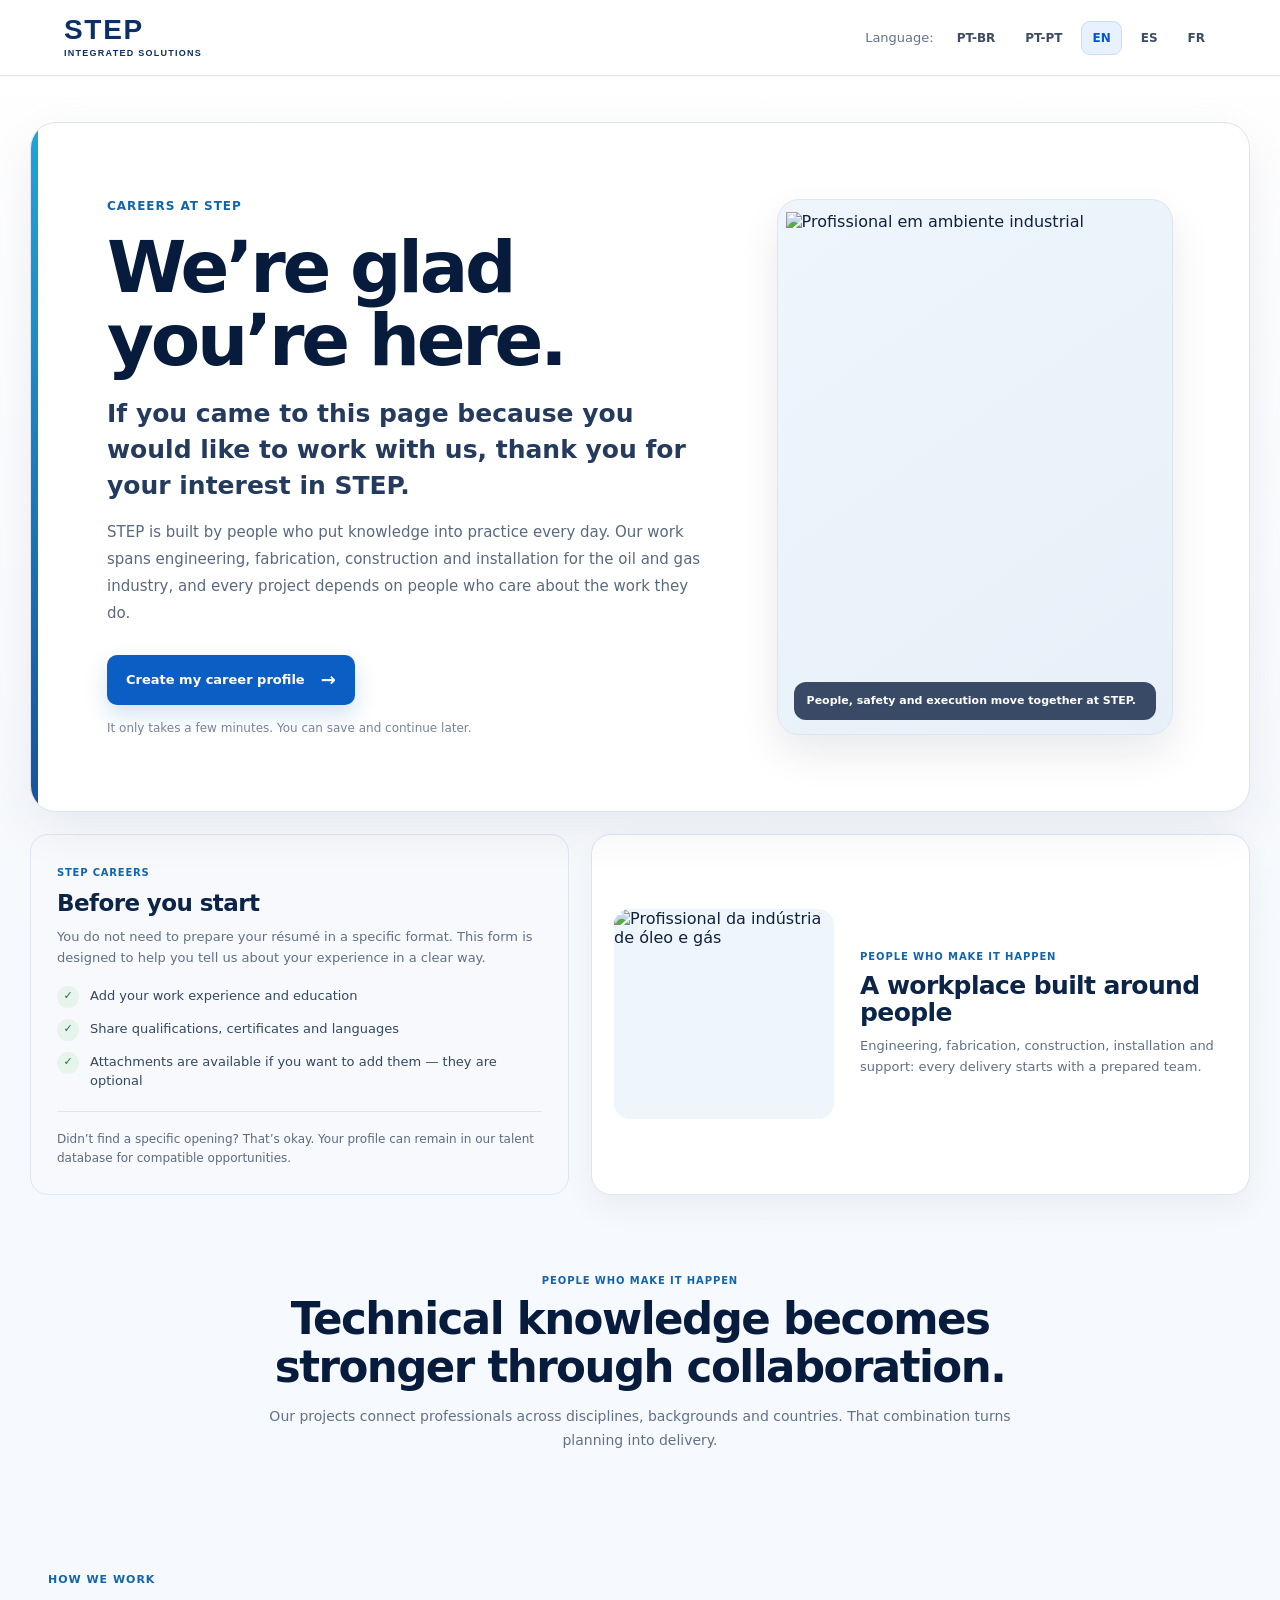
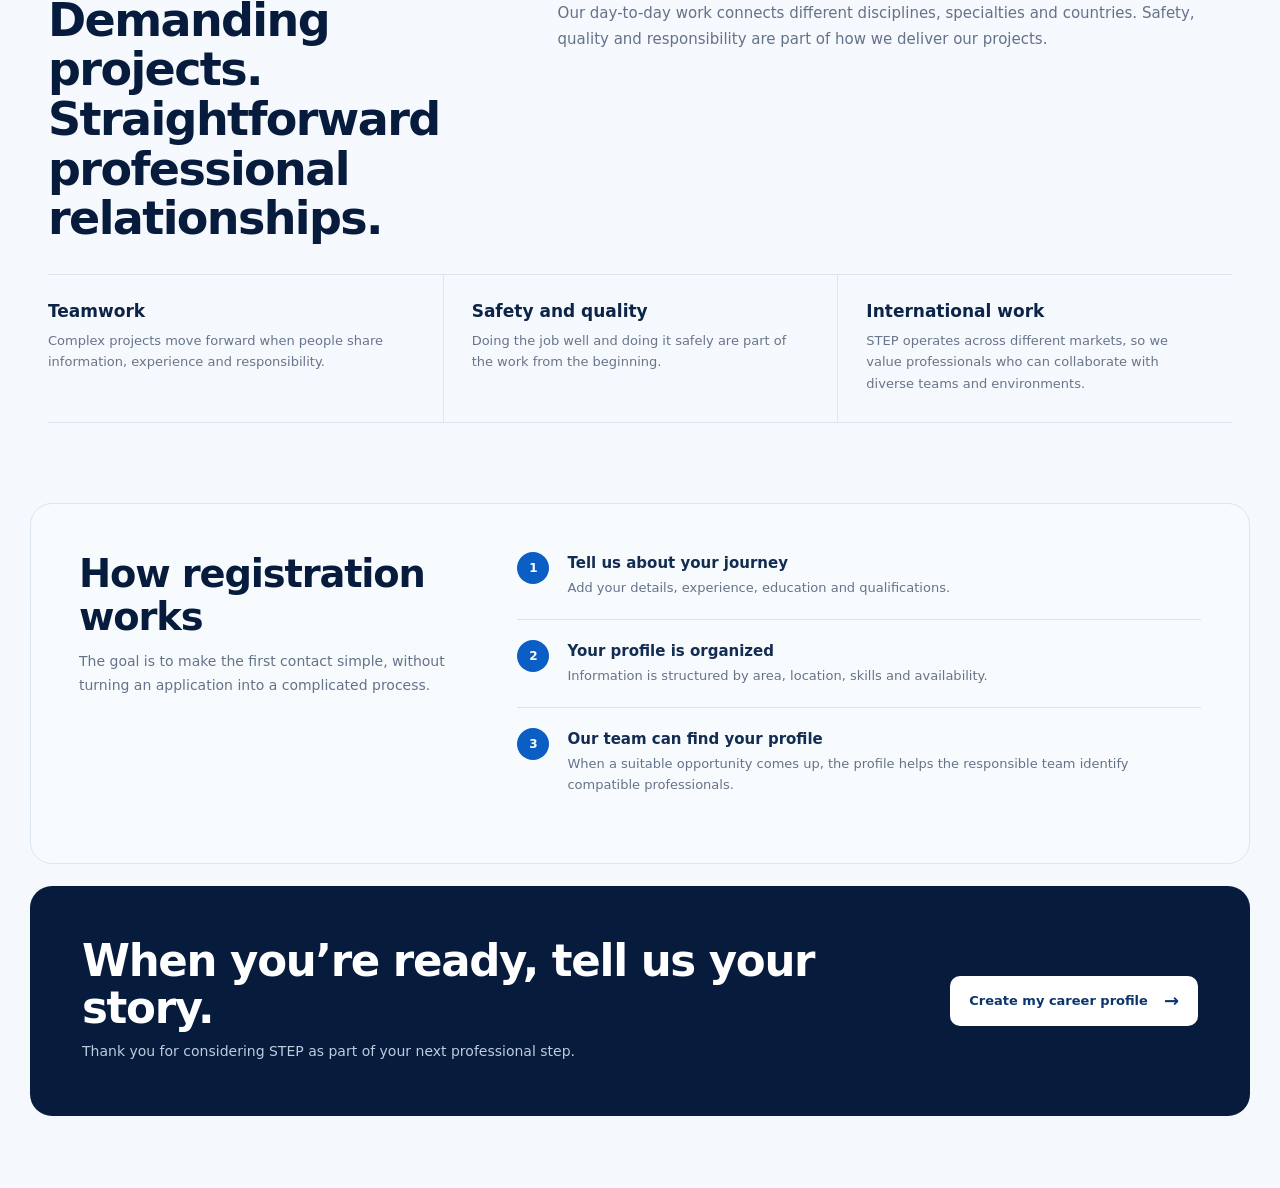
==== index.html @ e0af35dd "Carrega correção visual de logo favicon e imagens" ====
<!doctype html>
<html lang="en">
<head>
  <meta charset="utf-8">
  <meta name="viewport" content="width=device-width,initial-scale=1">
  <title>STEP Careers | Global Talent Profile | STEP Oil & Gas</title>
  <meta name="description" content="STEP Careers global talent profile for STEP Oil & Gas and STEP Integrated Solutions. Build your professional profile for offshore, engineering, construction, installation and manpower opportunities worldwide.">
  <meta name="robots" content="index,follow,max-image-preview:large,max-snippet:-1,max-video-preview:-1">
  <meta name="theme-color" content="#071b3d">
  <link rel="canonical" href="https://step-og.com/careers/">
  <link rel="alternate" hreflang="x-default" href="https://step-og.com/careers/">
  <link rel="alternate" hreflang="en" href="https://step-og.com/careers/en/">
  <link rel="alternate" hreflang="pt-BR" href="https://step-og.com/careers/pt-br/">
  <link rel="alternate" hreflang="pt-PT" href="https://step-og.com/careers/pt-pt/">
  <link rel="alternate" hreflang="es" href="https://step-og.com/careers/es/">
  <link rel="alternate" hreflang="fr" href="https://step-og.com/careers/fr/">
  <meta property="og:type" content="website"><meta property="og:site_name" content="STEP Oil & Gas"><meta property="og:title" content="STEP Careers | Global Talent Profile"><meta property="og:description" content="Join STEP Oil & Gas global talent database and build a structured professional profile for future opportunities."><meta property="og:url" content="https://step-og.com/careers/"><meta name="twitter:card" content="summary_large_image">
  <link rel="stylesheet" href="./src/styles.css">
  <script type="application/ld+json">{"@context":"https://schema.org","@graph":[{"@type":"Organization","@id":"https://step-og.com/#organization","name":"STEP Oil & Gas","alternateName":["STEP","STEP Integrated Solutions","STEP Solutions"],"url":"https://step-og.com/","description":"Engineering company with global operations focused on integrated solutions for the oil and gas industry.","areaServed":["Brazil","Portugal","Namibia","Norway","United States","Romania","Guyana"]},{"@type":"WebPage","@id":"https://step-og.com/careers/#webpage","url":"https://step-og.com/careers/","name":"STEP Careers | Global Talent Profile","description":"Global career profile and talent registration for STEP Oil & Gas.","inLanguage":"en"}]}</script>
</head>
<body>
  <div id="step-careers-root" data-locale="" data-base="./"></div>
  <noscript><main style="max-width:900px;margin:60px auto;padding:24px;font-family:Arial,sans-serif"><h1>STEP Careers — STEP Oil & Gas</h1><p>Enable JavaScript to complete your global career profile for STEP Oil & Gas and STEP Integrated Solutions.</p></main></noscript>
  <script type="module" src="./src/module.js"></script>
  <script type="module" src="./src/landing-v3.js?v=3"></script>
  <script type="module" src="./src/visual-fix.js?v=1"></script>
</body>
</html>
---- src/styles.css ----
:root {
  --step-careers-navy:#071b3d;
  --step-careers-blue:#0757d4;
  --step-careers-blue-2:#0b6bff;
  --step-careers-cyan:#dfeeff;
  --step-careers-bg:#f5f8fc;
  --step-careers-card:#ffffff;
  --step-careers-text:#10213d;
  --step-careers-muted:#64748b;
  --step-careers-border:#d9e2ef;
  --step-careers-success:#0f9f64;
  --step-careers-danger:#d63b3b;
  --step-careers-warning:#d99200;
  --step-careers-radius:18px;
  --step-careers-shadow:0 14px 40px rgba(7,27,61,.08);
}

*{box-sizing:border-box}
body{margin:0;background:var(--step-careers-bg);color:var(--step-careers-text);font-family:Inter,ui-sans-serif,system-ui,-apple-system,BlinkMacSystemFont,"Segoe UI",sans-serif}

.step-careers-shell{min-height:100vh;background:linear-gradient(180deg,#fff 0,#f6f9fd 34%,#f5f8fc 100%)}
.step-careers-topbar{height:76px;background:#fff;border-bottom:1px solid var(--step-careers-border);display:flex;align-items:center;justify-content:space-between;padding:0 clamp(20px,5vw,72px);position:sticky;top:0;z-index:50}
.step-careers-brand{display:flex;align-items:center;gap:14px;text-decoration:none;color:var(--step-careers-navy)}
.step-careers-brandmark{width:42px;height:42px;border:3px solid var(--step-careers-blue);border-radius:50%;display:grid;place-items:center;font-weight:900;color:var(--step-careers-blue);letter-spacing:-1px}
.step-careers-brandtext strong{display:block;font-size:18px;letter-spacing:.01em}.step-careers-brandtext span{font-size:11px;color:var(--step-careers-muted);text-transform:uppercase;letter-spacing:.13em}

.step-careers-language{display:flex;align-items:center;gap:8px}.step-careers-language-label{font-size:13px;color:var(--step-careers-muted);margin-right:4px}.step-careers-language a{min-width:38px;height:34px;padding:0 10px;border-radius:9px;display:grid;place-items:center;border:1px solid transparent;text-decoration:none;color:#3d4b63;font-size:12px;font-weight:700}.step-careers-language a:hover{background:#eef5ff}.step-careers-language a[aria-current="page"]{background:#e8f1ff;color:var(--step-careers-blue);border-color:#c9dcff}

.step-careers-container{width:min(1220px,calc(100% - 32px));margin:0 auto;padding:46px 0 72px}.step-careers-hero{display:grid;grid-template-columns:minmax(0,1fr) auto;gap:30px;align-items:end;margin-bottom:28px}.step-careers-badge{display:inline-flex;align-items:center;gap:8px;padding:7px 12px;border-radius:999px;background:#eaf2ff;color:var(--step-careers-blue);font-weight:800;font-size:12px;letter-spacing:.04em;text-transform:uppercase;margin-bottom:14px}.step-careers-hero h1{font-size:clamp(34px,5vw,58px);line-height:1.02;letter-spacing:-.035em;margin:0 0 14px;color:var(--step-careers-navy)}.step-careers-hero p{margin:0;max-width:850px;font-size:16px;line-height:1.7;color:#52627b}.step-careers-hero-note{margin-top:8px!important;font-size:14px!important;color:#718096!important}.step-careers-progress-card{min-width:220px;background:var(--step-careers-card);border:1px solid var(--step-careers-border);border-radius:16px;padding:16px 18px;box-shadow:var(--step-careers-shadow)}.step-careers-progress-label{font-size:12px;color:var(--step-careers-muted);margin-bottom:8px}.step-careers-progress-track{height:8px;background:#edf2f8;border-radius:999px;overflow:hidden}.step-careers-progress-bar{height:100%;width:0;background:linear-gradient(90deg,var(--step-careers-blue),var(--step-careers-blue-2));border-radius:inherit;transition:width .25s ease}.step-careers-progress-value{font-weight:800;color:var(--step-careers-navy);font-size:13px;margin-top:8px}

.step-careers-form{display:grid;gap:16px}.step-careers-section{background:var(--step-careers-card);border:1px solid var(--step-careers-border);border-radius:var(--step-careers-radius);box-shadow:0 8px 26px rgba(7,27,61,.05);padding:24px}.step-careers-section-head{display:flex;align-items:center;justify-content:space-between;gap:16px;margin-bottom:18px}.step-careers-section h2{font-size:18px;margin:0;color:var(--step-careers-navy);letter-spacing:-.01em}.step-careers-section-hint{font-size:12px;color:var(--step-careers-muted)}

.step-careers-grid{display:grid;grid-template-columns:repeat(12,minmax(0,1fr));gap:15px}.step-careers-field{grid-column:span 6;display:flex;flex-direction:column;gap:7px}.step-careers-field.is-full{grid-column:1/-1}.step-careers-field.is-third{grid-column:span 4}.step-careers-field.is-quarter{grid-column:span 3}.step-careers-field label,.step-careers-label{font-size:12px;font-weight:750;color:#31415a}.step-careers-field label span{color:var(--step-careers-danger)}
.step-careers-field input,.step-careers-field select,.step-careers-field textarea{width:100%;border:1px solid #ccd7e7;border-radius:10px;background:#fff;color:var(--step-careers-text);font:inherit;font-size:14px;outline:none;transition:border-color .15s,box-shadow .15s;background-clip:padding-box}.step-careers-field input,.step-careers-field select{height:44px;padding:0 12px}.step-careers-field textarea{min-height:104px;resize:vertical;padding:12px}.step-careers-field input:focus,.step-careers-field select:focus,.step-careers-field textarea:focus{border-color:#72a7ff;box-shadow:0 0 0 3px rgba(11,107,255,.11)}

.step-careers-repeat-list{display:grid;gap:12px}.step-careers-repeat-item{border:1px solid #e2e8f1;background:#fbfdff;border-radius:14px;padding:16px;position:relative}.step-careers-repeat-actions{display:flex;justify-content:flex-end;margin-top:12px}.step-careers-inline-check{display:flex;align-items:center;gap:8px;margin-top:2px;font-size:13px;color:#4d5d75}.step-careers-inline-check input{width:16px;height:16px;accent-color:var(--step-careers-blue)}

.step-careers-qualifications{display:grid;grid-template-columns:repeat(4,minmax(0,1fr));gap:10px;margin-bottom:16px}.step-careers-chip-check{display:flex;align-items:center;gap:9px;border:1px solid #d8e2ef;background:#fbfdff;border-radius:10px;padding:11px 12px;font-size:13px;color:#33445d}.step-careers-chip-check input{accent-color:var(--step-careers-blue)}

.step-careers-btn{border:0;border-radius:10px;min-height:42px;padding:0 16px;font:inherit;font-size:13px;font-weight:800;cursor:pointer;display:inline-flex;align-items:center;justify-content:center;gap:8px;transition:transform .15s,box-shadow .15s,background .15s}.step-careers-btn:hover{transform:translateY(-1px)}.step-careers-btn-primary{background:linear-gradient(135deg,var(--step-careers-blue),var(--step-careers-blue-2));color:#fff;box-shadow:0 10px 24px rgba(7,87,212,.2)}.step-careers-btn-secondary{background:#fff;color:var(--step-careers-blue);border:1px solid #b9cff2}.step-careers-btn-ghost{background:#f6f8fb;color:#6b778b;border:1px solid #e0e7f0}.step-careers-btn-danger{background:#fff5f5;color:var(--step-careers-danger);border:1px solid #f2caca}.step-careers-btn-small{min-height:36px;padding:0 12px;font-size:12px}

.step-careers-footer-actions{position:sticky;bottom:0;z-index:30;display:flex;align-items:center;justify-content:space-between;gap:18px;padding:16px 18px;margin-top:2px;border:1px solid var(--step-careers-border);border-radius:16px;background:rgba(255,255,255,.94);backdrop-filter:blur(14px);box-shadow:0 -12px 34px rgba(7,27,61,.06)}.step-careers-consent{display:flex;align-items:flex-start;gap:10px;max-width:760px;font-size:12px;line-height:1.55;color:#5b6a80}.step-careers-consent input{margin-top:2px;accent-color:var(--step-careers-blue)}.step-careers-actions{display:flex;gap:10px;white-space:nowrap}

.step-careers-status{display:none;border-radius:12px;padding:13px 15px;font-size:13px;font-weight:700;margin-bottom:4px}.step-careers-status.is-visible{display:block}.step-careers-status.is-success{background:#ebfbf4;color:#0b7650;border:1px solid #bfe8d5}.step-careers-status.is-error{background:#fff1f1;color:#a52828;border:1px solid #f0c5c5}.step-careers-status.is-info{background:#edf5ff;color:#185cae;border:1px solid #c8ddfb}

.step-careers-seo-context{margin:28px 0 0;padding:20px 22px;border-radius:14px;background:#eef5ff;border:1px solid #d7e6fb;color:#44566f}.step-careers-seo-context h2{font-size:16px;margin:0 0 8px;color:var(--step-careers-navy)}.step-careers-seo-context p{font-size:13px;line-height:1.65;margin:0}.step-careers-seo-context a{color:var(--step-careers-blue);font-weight:750}

@media (max-width:900px){.step-careers-hero{grid-template-columns:1fr}.step-careers-progress-card{display:none}.step-careers-field,.step-careers-field.is-third,.step-careers-field.is-quarter{grid-column:1/-1}.step-careers-qualifications{grid-template-columns:repeat(2,minmax(0,1fr))}.step-careers-footer-actions{position:static;align-items:stretch;flex-direction:column}.step-careers-actions{display:grid;grid-template-columns:1fr 1fr}.step-careers-topbar{height:auto;min-height:72px;padding:12px 18px;gap:12px}.step-careers-language-label{display:none}}
@media (max-width:560px){.step-careers-container{width:min(100% - 20px,1220px);padding-top:30px}.step-careers-section{padding:18px}.step-careers-section-head{align-items:flex-start;flex-direction:column}.step-careers-qualifications{grid-template-columns:1fr}.step-careers-language{gap:2px}.step-careers-language a{min-width:32px;padding:0 7px}.step-careers-brandtext span{display:none}.step-careers-actions{grid-template-columns:1fr}.step-careers-hero h1{font-size:34px}}
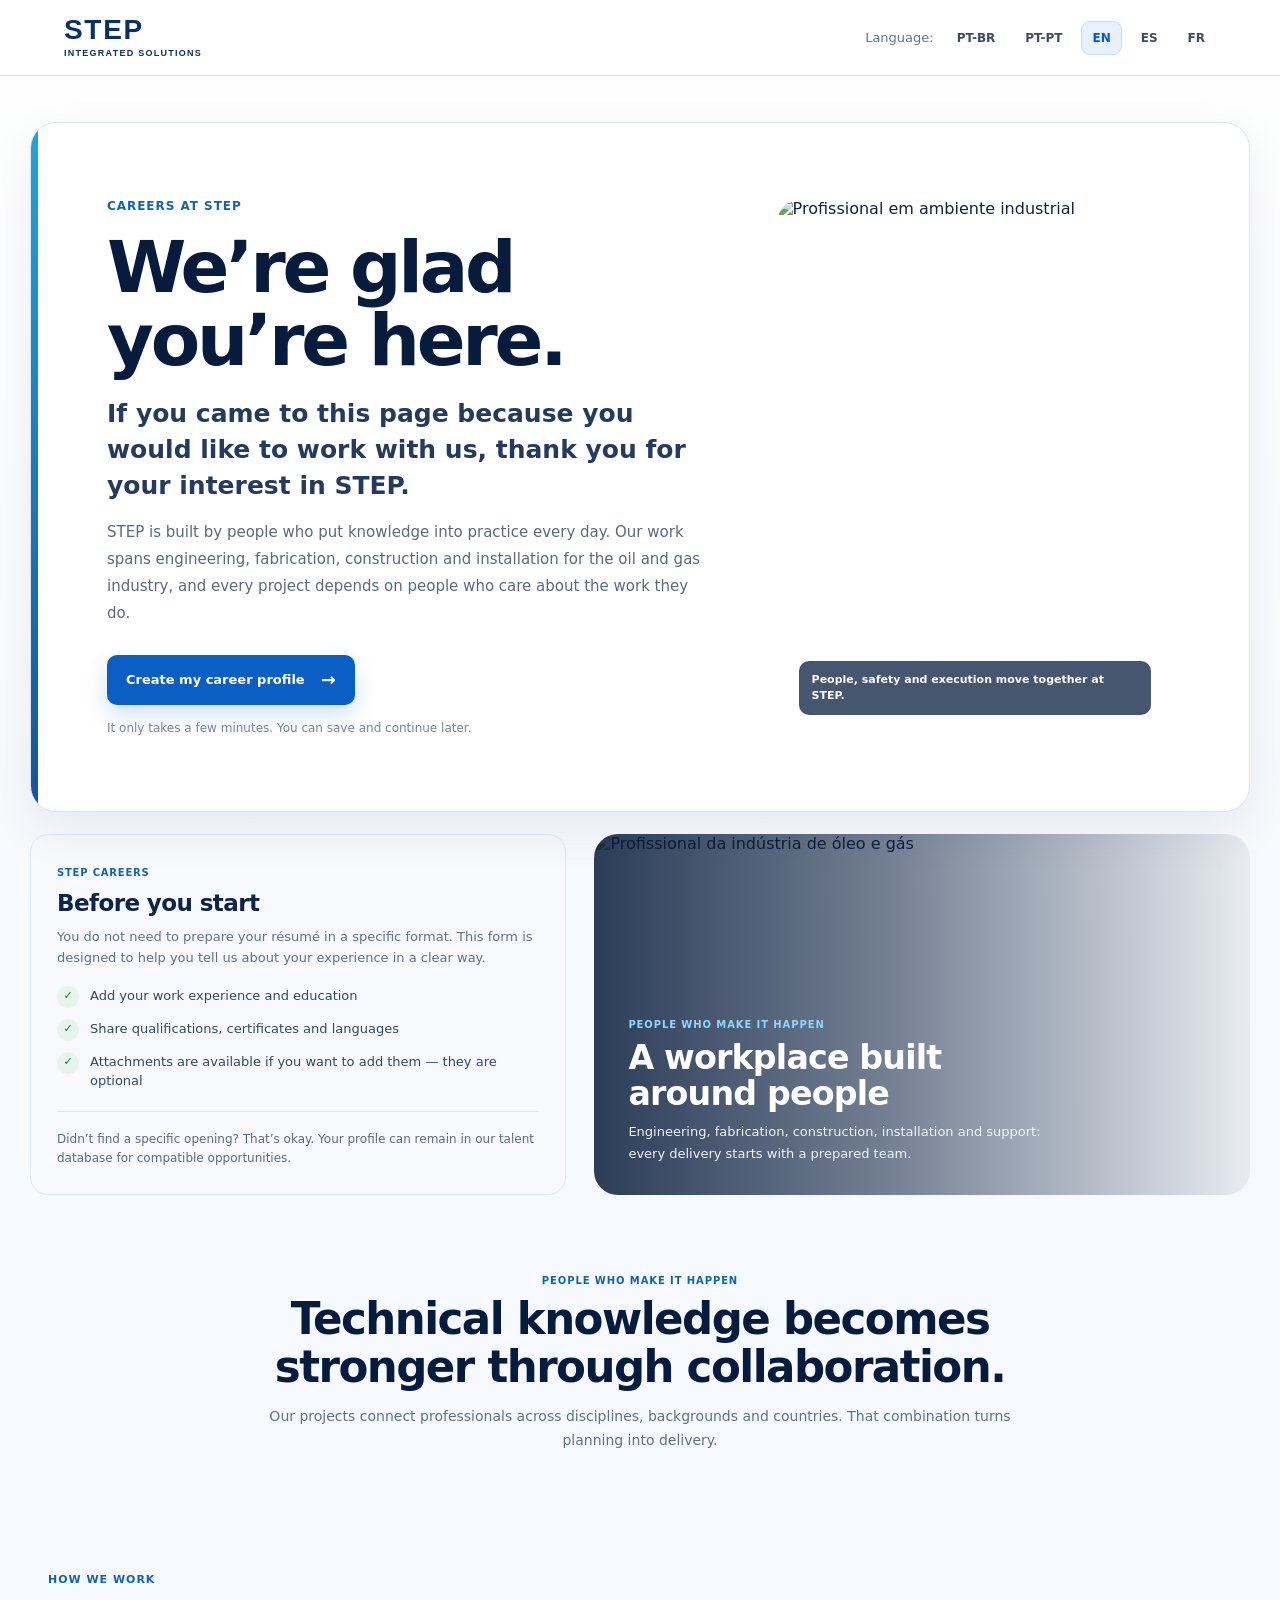
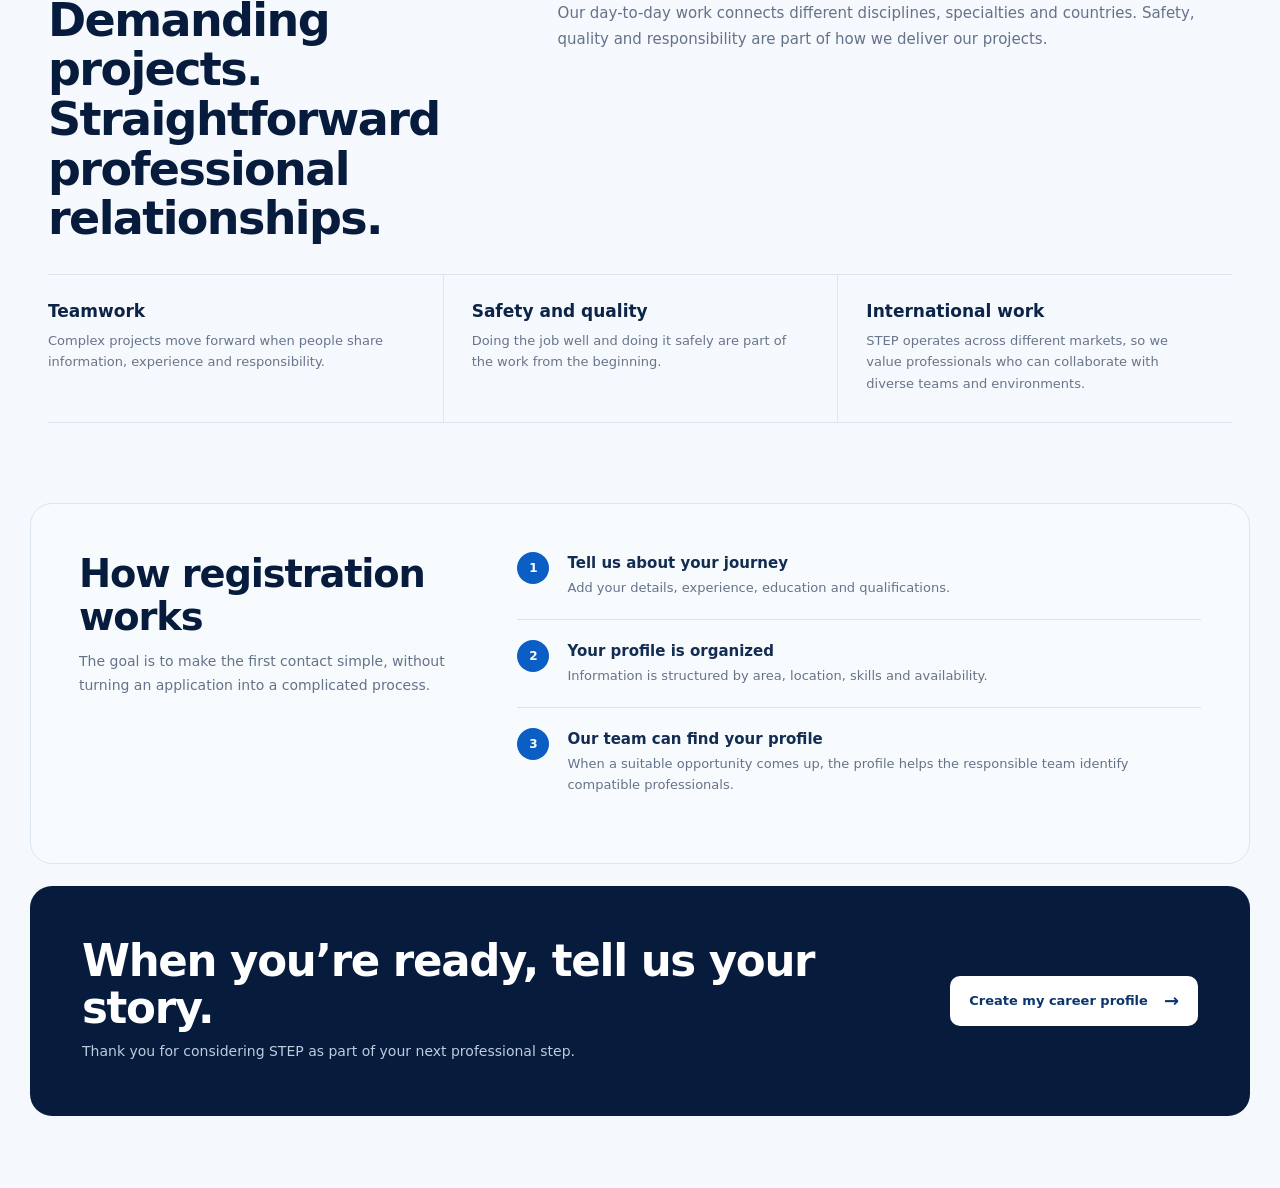
==== commit 11785cf0: "Atualiza cache visual da página principal" ====
--- a/index.html
+++ b/index.html
@@ -24,5 +24,6 @@
   <script type="module" src="./src/module.js"></script>
   <script type="module" src="./src/landing-v3.js?v=3"></script>
   <script type="module" src="./src/visual-fix.js?v=1"></script>
+  <script type="module" src="./src/immediate-availability.js?v=2"></script>
 </body>
-</html>
+</html>
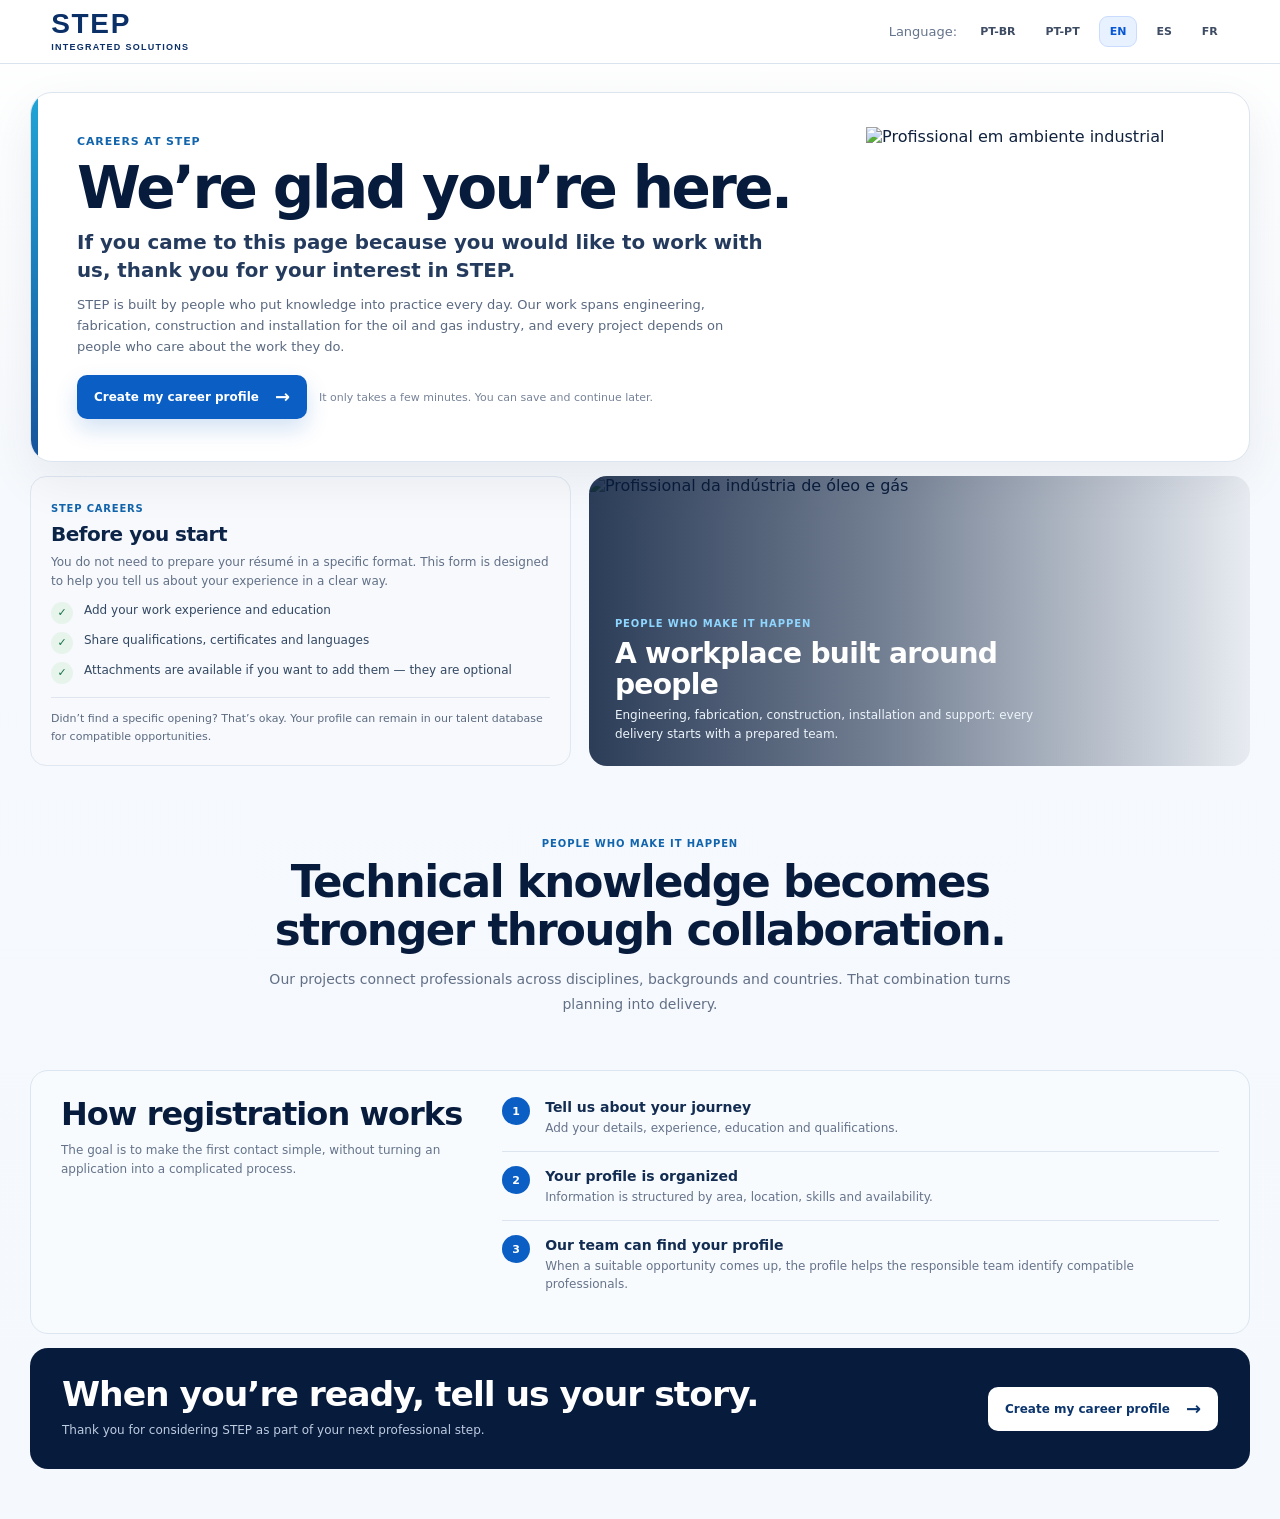
==== commit cb5438b1: "Atualiza cache da integração Supabase" ====
--- a/index.html
+++ b/index.html
@@ -24,6 +24,6 @@
   <script type="module" src="./src/module.js"></script>
   <script type="module" src="./src/landing-v3.js?v=3"></script>
   <script type="module" src="./src/visual-fix.js?v=1"></script>
-  <script type="module" src="./src/immediate-availability.js?v=2"></script>
+  <script type="module" src="./src/immediate-availability.js?v=3"></script>
 </body>
 </html>
